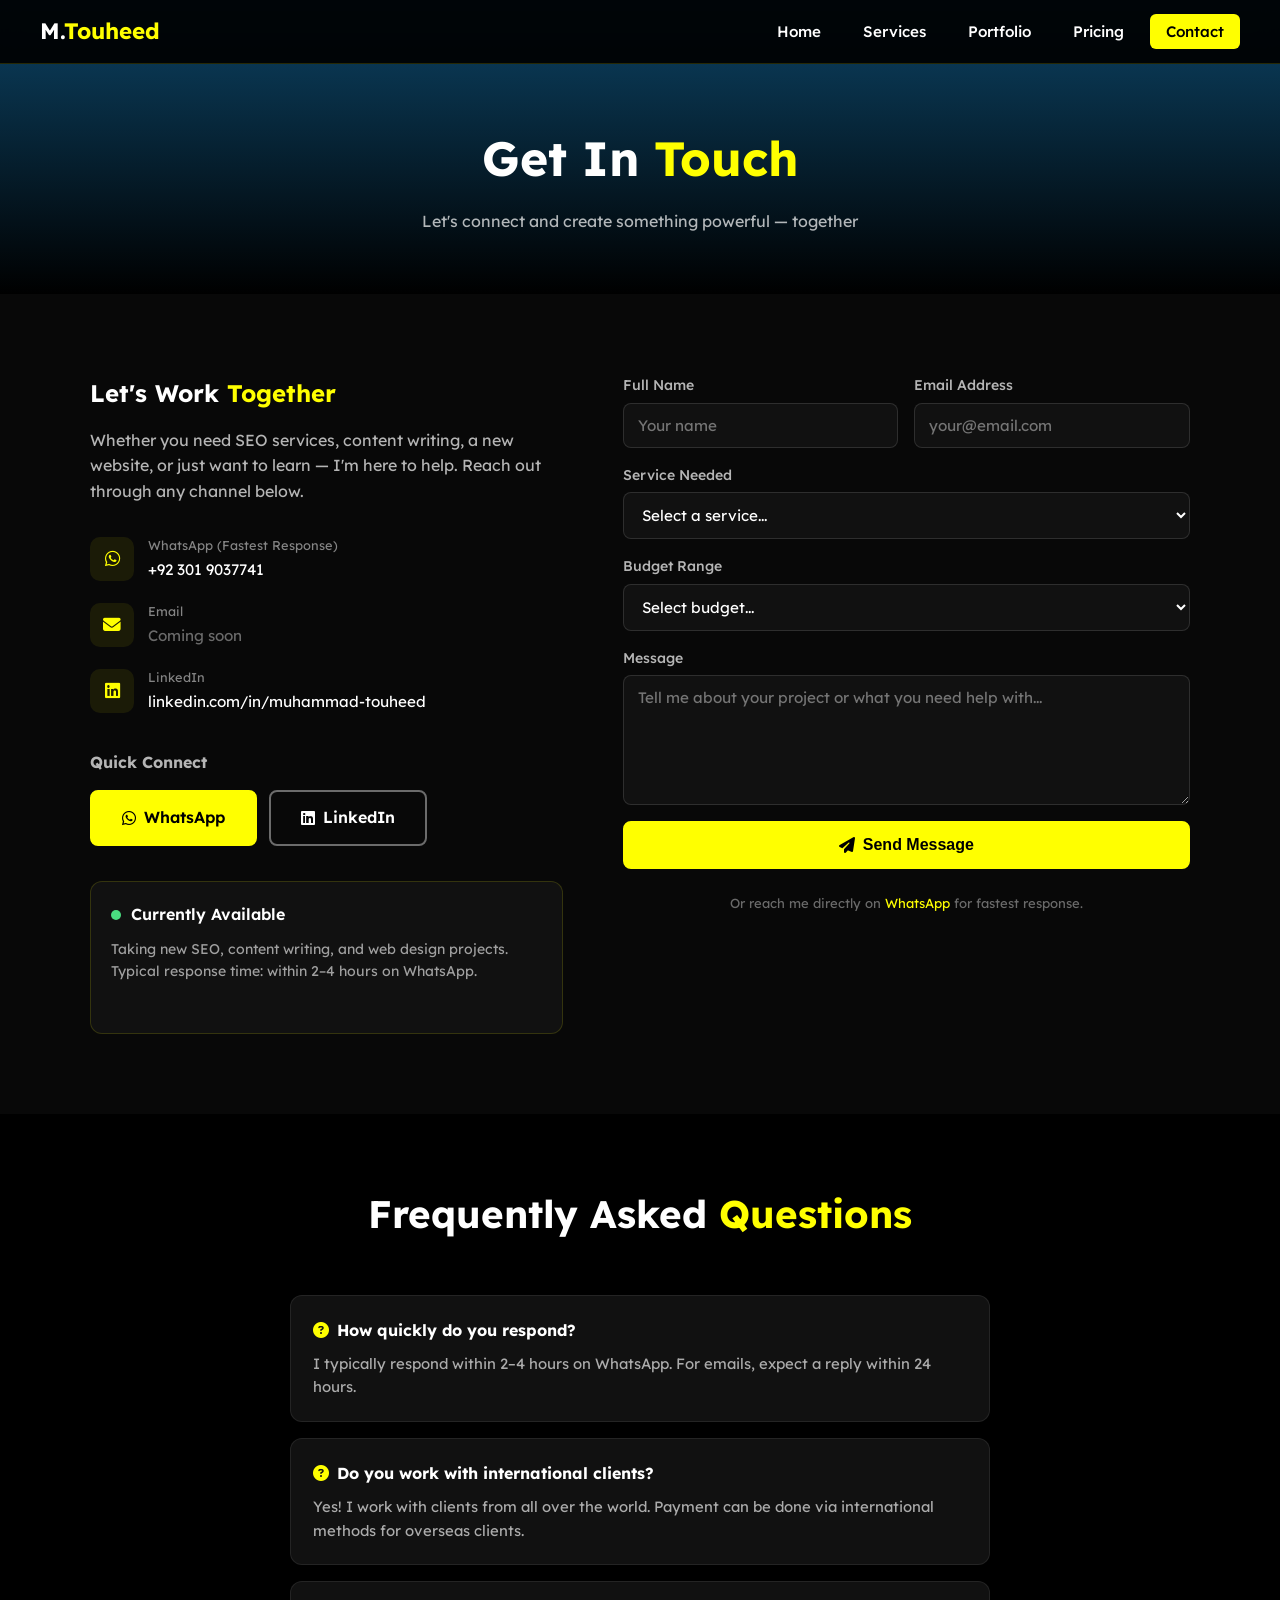
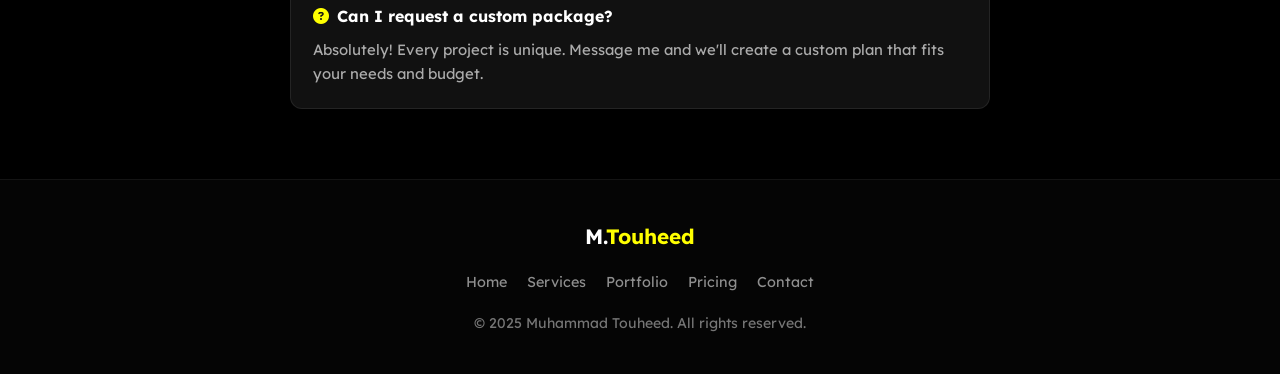
==== pages/contact.html @ a918380d "Add files via upload" ====
<!DOCTYPE html>
<html lang="en">
<head>
  <meta charset="UTF-8">
  <meta name="viewport" content="width=device-width, initial-scale=1.0">
  <meta name="description" content="Contact Muhammad Touheed - SEO Expert & WordPress Developer">
  <title>Contact | Muhammad Touheed</title>
  <link rel="stylesheet" href="../css/style.css">
  <link rel="preconnect" href="https://fonts.googleapis.com">
  <link href="https://fonts.googleapis.com/css2?family=Lexend:wght@300;400;500;600;700&display=swap" rel="stylesheet">
  <link rel="stylesheet" href="https://cdnjs.cloudflare.com/ajax/libs/font-awesome/6.5.0/css/all.min.css">
</head>
<body>

  <nav>
    <a href="../index.html" class="logo">M.<span>Touheed</span></a>
    <button class="hamburger" id="hamburger"><i class="fas fa-bars"></i></button>
    <ul id="nav-menu">
      <li><a href="../index.html">Home</a></li>
      <li><a href="services.html">Services</a></li>
      <li><a href="portfolio.html">Portfolio</a></li>
      <li><a href="pricing.html">Pricing</a></li>
      <li><a href="contact.html" class="active">Contact</a></li>
    </ul>
  </nav>

  <div class="page-hero">
    <h1>Get In <span>Touch</span></h1>
    <p>Let's connect and create something powerful — together</p>
  </div>

  <section class="contact">
    <div class="container">
      <div class="contact-grid">

        <!-- CONTACT INFO -->
        <div class="contact-info">
          <h3>Let's Work <span style="color:var(--accent);">Together</span></h3>
          <p>Whether you need SEO services, content writing, a new website, or just want to learn — I'm here to help. Reach out through any channel below.</p>

          <div class="contact-item">
            <div class="icon"><i class="fab fa-whatsapp"></i></div>
            <div>
              <div style="font-size:0.8rem; color:rgba(255,255,255,0.5); margin-bottom:2px;">WhatsApp (Fastest Response)</div>
              <a href="https://wa.me/923019037741" target="_blank">+92 301 9037741</a>
            </div>
          </div>

          <div class="contact-item">
            <div class="icon"><i class="fas fa-envelope"></i></div>
            <div>
              <div style="font-size:0.8rem; color:rgba(255,255,255,0.5); margin-bottom:2px;">Email</div>
              <span style="color:rgba(255,255,255,0.4); font-size:0.95rem;">Coming soon</span>
            </div>
          </div>

          <div class="contact-item">
            <div class="icon"><i class="fab fa-linkedin"></i></div>
            <div>
              <div style="font-size:0.8rem; color:rgba(255,255,255,0.5); margin-bottom:2px;">LinkedIn</div>
              <a href="https://www.linkedin.com/in/muhammad-touheed-7295093a2" target="_blank">linkedin.com/in/muhammad-touheed</a>
            </div>
          </div>

          <div style="margin-top:35px;">
            <h4 style="margin-bottom:15px; font-size:1rem; color:rgba(255,255,255,0.7);">Quick Connect</h4>
            <div style="display:flex; gap:12px; flex-wrap:wrap;">
              <a href="https://wa.me/923019037741" target="_blank" class="btn btn-primary">
                <i class="fab fa-whatsapp"></i> WhatsApp
              </a>
              <a href="https://www.linkedin.com/in/muhammad-touheed-7295093a2" target="_blank" class="btn btn-outline">
                <i class="fab fa-linkedin"></i> LinkedIn
              </a>
            </div>
          </div>

          <!-- AVAILABILITY -->
          <div style="margin-top:35px; background:var(--card-bg); border:1px solid rgba(255,255,0,0.15); border-radius:12px; padding:20px;">
            <div style="display:flex; align-items:center; gap:10px; margin-bottom:10px;">
              <span style="width:10px; height:10px; background:#4ade80; border-radius:50%; display:inline-block;"></span>
              <span style="font-weight:600;">Currently Available</span>
            </div>
            <p style="color:rgba(255,255,255,0.6); font-size:0.88rem;">Taking new SEO, content writing, and web design projects. Typical response time: within 2–4 hours on WhatsApp.</p>
          </div>
        </div>

        <!-- CONTACT FORM -->
        <div>
          <form class="contact-form" action="https://formspree.io/f/your-form-id" method="POST">
            <div style="display:grid; grid-template-columns:1fr 1fr; gap:16px;">
              <div class="form-group">
                <label for="name">Full Name</label>
                <input type="text" id="name" name="name" placeholder="Your name" required>
              </div>
              <div class="form-group">
                <label for="email">Email Address</label>
                <input type="email" id="email" name="email" placeholder="your@email.com" required>
              </div>
            </div>
            <div class="form-group">
              <label for="service">Service Needed</label>
              <select id="service" name="service">
                <option value="">Select a service...</option>
                <option value="seo">On-Page SEO</option>
                <option value="content">Content Writing</option>
                <option value="web">Web Designing</option>
                <option value="training">SEO Training</option>
                <option value="other">Other</option>
              </select>
            </div>
            <div class="form-group">
              <label for="budget">Budget Range</label>
              <select id="budget" name="budget">
                <option value="">Select budget...</option>
                <option>Under PKR 5,000</option>
                <option>PKR 5,000 – 15,000</option>
                <option>PKR 15,000 – 30,000</option>
                <option>$100 – $250 (USD)</option>
                <option>$250+ (USD)</option>
              </select>
            </div>
            <div class="form-group">
              <label for="message">Message</label>
              <textarea id="message" name="message" placeholder="Tell me about your project or what you need help with..." required></textarea>
            </div>
            <button type="submit" class="btn btn-primary" style="width:100%; justify-content:center; font-size:1rem;">
              <i class="fas fa-paper-plane"></i> Send Message
            </button>
            <p style="text-align:center; color:rgba(255,255,255,0.4); font-size:0.82rem; margin-top:8px;">
              Or reach me directly on <a href="https://wa.me/923019037741" target="_blank" style="color:var(--accent); text-decoration:none;">WhatsApp</a> for fastest response.
            </p>
          </form>
        </div>

      </div>
    </div>
  </section>

  <!-- FAQ -->
  <section style="padding:70px 20px; background:#000;">
    <div class="container" style="max-width:700px;">
      <div class="section-title">
        <h2>Frequently Asked <span>Questions</span></h2>
      </div>
      <div style="display:flex; flex-direction:column; gap:16px;">
        <div style="background:var(--card-bg); border:1px solid rgba(255,255,255,0.08); border-radius:12px; padding:22px;">
          <h4 style="margin-bottom:8px;"><i class="fas fa-question-circle" style="color:var(--accent); margin-right:8px;"></i>How quickly do you respond?</h4>
          <p style="color:rgba(255,255,255,0.65); font-size:0.93rem;">I typically respond within 2–4 hours on WhatsApp. For emails, expect a reply within 24 hours.</p>
        </div>
        <div style="background:var(--card-bg); border:1px solid rgba(255,255,255,0.08); border-radius:12px; padding:22px;">
          <h4 style="margin-bottom:8px;"><i class="fas fa-question-circle" style="color:var(--accent); margin-right:8px;"></i>Do you work with international clients?</h4>
          <p style="color:rgba(255,255,255,0.65); font-size:0.93rem;">Yes! I work with clients from all over the world. Payment can be done via international methods for overseas clients.</p>
        </div>
        <div style="background:var(--card-bg); border:1px solid rgba(255,255,255,0.08); border-radius:12px; padding:22px;">
          <h4 style="margin-bottom:8px;"><i class="fas fa-question-circle" style="color:var(--accent); margin-right:8px;"></i>Can I request a custom package?</h4>
          <p style="color:rgba(255,255,255,0.65); font-size:0.93rem;">Absolutely! Every project is unique. Message me and we'll create a custom plan that fits your needs and budget.</p>
        </div>
      </div>
    </div>
  </section>

  <footer>
    <div class="footer-inner">
      <div class="footer-logo">M.<span>Touheed</span></div>
      <div class="footer-links">
        <a href="../index.html">Home</a>
        <a href="services.html">Services</a>
        <a href="portfolio.html">Portfolio</a>
        <a href="pricing.html">Pricing</a>
        <a href="contact.html">Contact</a>
      </div>
      <p>&copy; 2025 Muhammad Touheed. All rights reserved.</p>
    </div>
  </footer>

  <script src="../js/main.js"></script>
</body>
</html>
---- css/style.css ----
/* ===== GLOBAL STYLES ===== */
* { margin: 0; padding: 0; box-sizing: border-box; }

:root {
  --primary: #0c4466;
  --accent: #ffff00;
  --dark: #000;
  --light: #f9f9f9;
  --text: #ffffff;
  --card-bg: #111;
}

html { scroll-behavior: smooth; }

::selection { background: var(--accent); color: #000; }

body {
  font-family: 'Lexend', 'Open Sans', Arial, sans-serif;
  background: var(--dark);
  color: var(--text);
  line-height: 1.6;
}

/* ===== NAVBAR ===== */
nav {
  position: fixed;
  top: 0; width: 100%;
  background: rgba(0,0,0,0.92);
  backdrop-filter: blur(10px);
  z-index: 1000;
  padding: 0 40px;
  display: flex;
  align-items: center;
  justify-content: space-between;
  height: 64px;
  border-bottom: 1px solid rgba(255,255,0,0.15);
}

nav .logo {
  font-size: 1.4rem;
  font-weight: 700;
  color: var(--text);
  text-decoration: none;
}

nav .logo span { color: var(--accent); }

nav ul {
  list-style: none;
  display: flex;
  gap: 10px;
}

nav ul li a {
  color: var(--text);
  text-decoration: none;
  padding: 8px 16px;
  border-radius: 6px;
  font-size: 0.95rem;
  font-weight: 500;
  transition: all 0.2s;
}

nav ul li a:hover,
nav ul li a.active {
  background: var(--accent);
  color: #000;
}

.hamburger {
  display: none;
  font-size: 1.5rem;
  cursor: pointer;
  color: var(--text);
  background: none;
  border: none;
}

/* ===== HERO SECTION ===== */
.hero {
  min-height: 100vh;
  background: #000;
  display: flex;
  align-items: center;
  justify-content: center;
  text-align: center;
  padding: 100px 20px 60px;
  position: relative;
  overflow: hidden;
}

.hero::before {
  content: '';
  position: absolute;
  inset: 0;
  background: radial-gradient(ellipse at 50% 40%, rgba(12,68,102,0.55) 0%, transparent 65%);
}

/* animated grid lines */
.hero::after {
  content: '';
  position: absolute;
  inset: 0;
  background-image:
    linear-gradient(rgba(255,255,0,0.03) 1px, transparent 1px),
    linear-gradient(90deg, rgba(255,255,0,0.03) 1px, transparent 1px);
  background-size: 60px 60px;
  z-index: 0;
}

.hero-content { position: relative; z-index: 1; max-width: 820px; }

.hero-badge {
  display: inline-flex;
  align-items: center;
  gap: 7px;
  background: rgba(255,255,0,0.08);
  border: 1px solid rgba(255,255,0,0.25);
  color: var(--accent);
  font-size: 0.82rem;
  font-weight: 600;
  padding: 6px 16px;
  border-radius: 50px;
  margin-bottom: 22px;
  letter-spacing: 0.5px;
  text-transform: uppercase;
}

.hero-badge span { width:7px; height:7px; background:#4ade80; border-radius:50%; display:inline-block; animation: pulse 2s infinite; }

@keyframes pulse {
  0%,100% { opacity:1; transform:scale(1); }
  50% { opacity:0.5; transform:scale(1.4); }
}

.hero h1 {
  font-size: clamp(2.2rem, 5.5vw, 4rem);
  font-weight: 700;
  line-height: 1.15;
  margin-bottom: 20px;
  letter-spacing: -0.5px;
}

.hero h1 span { color: var(--accent); }

.hero h1 .role {
  display: block;
  font-size: clamp(1.1rem, 2.5vw, 1.5rem);
  font-weight: 400;
  color: rgba(255,255,255,0.6);
  margin-top: 8px;
  letter-spacing: 0;
}

.hero p {
  font-size: 1.1rem;
  color: rgba(255,255,255,0.75);
  margin-bottom: 35px;
  max-width: 580px;
  margin-left: auto;
  margin-right: auto;
  line-height: 1.7;
}

.btn {
  display: inline-flex;
  align-items: center;
  gap: 8px;
  padding: 13px 30px;
  border-radius: 8px;
  font-weight: 600;
  font-size: 1rem;
  text-decoration: none;
  transition: all 0.25s;
  cursor: pointer;
  border: 2px solid transparent;
}

.btn-primary {
  background: var(--accent);
  color: #000;
  border-color: var(--accent);
}

.btn-primary:hover {
  background: transparent;
  color: var(--accent);
}

.btn-outline {
  background: transparent;
  color: var(--text);
  border-color: rgba(255,255,255,0.4);
}

.btn-outline:hover {
  border-color: var(--accent);
  color: var(--accent);
}

.hero-btns { display: flex; gap: 15px; justify-content: center; flex-wrap: wrap; }

/* ===== STATS ROW ===== */
.stats {
  display: flex;
  justify-content: center;
  gap: 0;
  flex-wrap: wrap;
  margin-top: 55px;
  padding-top: 40px;
  border-top: 1px solid rgba(255,255,255,0.08);
}

.stat-item {
  text-align: center;
  padding: 10px 35px;
  border-right: 1px solid rgba(255,255,255,0.08);
}

.stat-item:last-child { border-right: none; }

.stat-item .number {
  font-size: 2.2rem;
  font-weight: 700;
  color: var(--accent);
  line-height: 1;
}

.stat-item .label {
  font-size: 0.8rem;
  color: rgba(255,255,255,0.5);
  margin-top: 5px;
  text-transform: uppercase;
  letter-spacing: 0.5px;
}

/* ===== SECTION STYLES ===== */
section { padding: 80px 20px; }

.container { max-width: 1100px; margin: 0 auto; }

.section-title {
  text-align: center;
  margin-bottom: 50px;
}

.section-title h2 {
  font-size: clamp(1.8rem, 3vw, 2.5rem);
  font-weight: 700;
  color: var(--text);
}

.section-title h2 span { color: var(--accent); }

.section-title p {
  color: rgba(255,255,255,0.65);
  margin-top: 10px;
  font-size: 1rem;
}

/* ===== SKILLS ===== */
.skills-section { padding: 80px 20px; background: #050505; }

.skills-grid {
  display: grid;
  grid-template-columns: 1fr 1fr;
  gap: 16px 50px;
}

.skill-item { margin-bottom: 8px; }

.skill-header {
  display: flex;
  justify-content: space-between;
  margin-bottom: 7px;
  font-size: 0.9rem;
  font-weight: 500;
}

.skill-header span:last-child { color: var(--accent); font-weight: 700; }

.skill-bar {
  height: 6px;
  background: rgba(255,255,255,0.07);
  border-radius: 10px;
  overflow: hidden;
}

.skill-fill {
  height: 100%;
  background: linear-gradient(90deg, var(--primary), var(--accent));
  border-radius: 10px;
  width: 0;
  transition: width 1.2s ease;
}

/* ===== ABOUT SECTION ===== */
.about { background: #080808; }

.about-grid {
  display: grid;
  grid-template-columns: 1fr 1.1fr;
  gap: 70px;
  align-items: center;
}

.about-img {
  position: relative;
}

.about-img::before {
  content: '';
  position: absolute;
  inset: -3px;
  border-radius: 20px;
  background: linear-gradient(135deg, var(--accent), var(--primary));
  z-index: 0;
  opacity: 0.5;
}

.about-img img {
  width: 100%;
  border-radius: 18px;
  position: relative;
  z-index: 1;
  display: block;
}

.about-text h2 { font-size: 2.2rem; margin-bottom: 20px; line-height: 1.2; }
.about-text h2 span { color: var(--accent); }
.about-text p { color: rgba(255,255,255,0.75); margin-bottom: 14px; font-size: 0.96rem; line-height: 1.75; }

.about-highlights {
  display: grid;
  grid-template-columns: 1fr 1fr;
  gap: 12px;
  margin: 22px 0;
}

.highlight-item {
  display: flex;
  align-items: center;
  gap: 10px;
  background: rgba(255,255,255,0.03);
  border: 1px solid rgba(255,255,255,0.06);
  border-radius: 10px;
  padding: 12px 14px;
  font-size: 0.88rem;
}

.highlight-item i { color: var(--accent); font-size: 1rem; flex-shrink: 0; }

.social-links { display: flex; gap: 12px; margin-top: 22px; flex-wrap: wrap; }

.social-link {
  display: flex;
  align-items: center;
  gap: 8px;
  padding: 10px 18px;
  border: 1.5px solid rgba(255,255,255,0.2);
  border-radius: 8px;
  color: var(--text);
  text-decoration: none;
  font-size: 0.9rem;
  transition: all 0.2s;
}

.social-link:hover {
  border-color: var(--accent);
  color: var(--accent);
  background: rgba(255,255,0,0.05);
}

.social-link i { font-size: 1.1rem; }
.social-link.linkedin i { color: #0a66c2; }
.social-link.whatsapp i { color: #25d366; }
.social-link.email i { color: #ea4335; }
.social-link:hover i { color: var(--accent) !important; }

/* ===== CTA STRIP ===== */
.cta-strip {
  background: linear-gradient(90deg, #0c4466 0%, #1a6490 50%, #0c4466 100%);
  padding: 50px 20px;
  text-align: center;
}

.cta-strip h2 { font-size: 1.8rem; margin-bottom: 10px; }
.cta-strip p { color: rgba(255,255,255,0.75); margin-bottom: 25px; }

/* ===== SERVICES SECTION ===== */
.services-grid {
  display: grid;
  grid-template-columns: repeat(auto-fit, minmax(280px, 1fr));
  gap: 25px;
}

.service-card {
  background: var(--card-bg);
  border: 1px solid rgba(255,255,255,0.08);
  border-radius: 14px;
  padding: 35px 28px;
  transition: all 0.3s;
  position: relative;
  overflow: hidden;
}

.service-card::before {
  content: '';
  position: absolute;
  top: 0; left: 0; right: 0;
  height: 3px;
  background: var(--accent);
  transform: scaleX(0);
  transition: transform 0.3s;
}

.service-card:hover::before { transform: scaleX(1); }
.service-card:hover { border-color: rgba(255,255,0,0.2); transform: translateY(-4px); }

.service-icon {
  width: 56px; height: 56px;
  background: rgba(255,255,0,0.1);
  border-radius: 12px;
  display: flex;
  align-items: center;
  justify-content: center;
  font-size: 1.5rem;
  color: var(--accent);
  margin-bottom: 20px;
}

.service-card h3 { font-size: 1.2rem; margin-bottom: 12px; color: var(--accent); }
.service-card p { color: rgba(255,255,255,0.7); font-size: 0.93rem; }

/* ===== PORTFOLIO/PROJECTS ===== */
.portfolio-filters {
  display: flex;
  justify-content: center;
  gap: 10px;
  flex-wrap: wrap;
  margin-bottom: 40px;
}

.filter-btn {
  padding: 8px 22px;
  border-radius: 50px;
  border: 1.5px solid rgba(255,255,255,0.15);
  background: transparent;
  color: rgba(255,255,255,0.65);
  font-size: 0.88rem;
  font-weight: 500;
  cursor: pointer;
  transition: all 0.2s;
  font-family: inherit;
}

.filter-btn:hover,
.filter-btn.active {
  background: var(--accent);
  border-color: var(--accent);
  color: #000;
  font-weight: 700;
}

.projects-grid {
  display: grid;
  grid-template-columns: repeat(auto-fit, minmax(310px, 1fr));
  gap: 25px;
}

.project-card {
  background: var(--card-bg);
  border: 1px solid rgba(255,255,255,0.07);
  border-radius: 16px;
  overflow: hidden;
  transition: all 0.3s;
  display: flex;
  flex-direction: column;
}

.project-card:hover {
  border-color: rgba(255,255,0,0.3);
  transform: translateY(-6px);
  box-shadow: 0 20px 40px rgba(0,0,0,0.4);
}

.project-thumb {
  position: relative;
  overflow: hidden;
  height: 200px;
  background: #1a1a2e;
}

.project-thumb img {
  width: 100%;
  height: 100%;
  object-fit: cover;
  transition: transform 0.4s;
}

.project-card:hover .project-thumb img { transform: scale(1.05); }

.project-thumb .overlay {
  position: absolute;
  inset: 0;
  background: rgba(0,0,0,0.6);
  display: flex;
  align-items: center;
  justify-content: center;
  opacity: 0;
  transition: opacity 0.3s;
}

.project-card:hover .overlay { opacity: 1; }

.overlay a {
  color: #000;
  background: var(--accent);
  padding: 10px 22px;
  border-radius: 8px;
  font-weight: 700;
  text-decoration: none;
  font-size: 0.9rem;
  display: flex;
  align-items: center;
  gap: 7px;
}

.project-info { padding: 22px; flex: 1; display: flex; flex-direction: column; }

.project-info .tag {
  display: inline-flex;
  align-items: center;
  gap: 5px;
  background: rgba(255,255,0,0.08);
  color: var(--accent);
  font-size: 0.72rem;
  font-weight: 700;
  padding: 4px 12px;
  border-radius: 20px;
  margin-bottom: 12px;
  letter-spacing: 0.5px;
  text-transform: uppercase;
  width: fit-content;
}

.project-info h3 { font-size: 1.05rem; margin-bottom: 8px; line-height: 1.4; }
.project-info p { color: rgba(255,255,255,0.6); font-size: 0.88rem; margin-bottom: 16px; flex: 1; line-height: 1.6; }

.project-link {
  display: inline-flex;
  align-items: center;
  gap: 6px;
  color: var(--accent);
  text-decoration: none;
  font-size: 0.88rem;
  font-weight: 600;
  transition: gap 0.2s;
  margin-top: auto;
}

.project-link:hover { gap: 10px; }

/* ===== PRICING SECTION ===== */
.pricing-grid {
  display: grid;
  grid-template-columns: repeat(auto-fit, minmax(280px, 1fr));
  gap: 25px;
  max-width: 1000px;
  margin: 0 auto;
}

.pricing-card {
  background: var(--card-bg);
  border: 1px solid rgba(255,255,255,0.1);
  border-radius: 16px;
  padding: 35px 28px;
  position: relative;
  transition: all 0.3s;
}

.pricing-card.featured {
  border-color: var(--accent);
  background: #0c1a22;
}

.featured-badge {
  position: absolute;
  top: -14px;
  left: 50%;
  transform: translateX(-50%);
  background: var(--accent);
  color: #000;
  font-size: 0.75rem;
  font-weight: 700;
  padding: 4px 16px;
  border-radius: 20px;
  white-space: nowrap;
  text-transform: uppercase;
  letter-spacing: 0.5px;
}

.pricing-card:hover { transform: translateY(-5px); }

.pricing-card .plan-name { font-size: 0.85rem; font-weight: 600; color: var(--accent); text-transform: uppercase; letter-spacing: 1px; margin-bottom: 10px; }
.pricing-card .price { font-size: 2.2rem; font-weight: 700; margin-bottom: 5px; }
.pricing-card .price span { font-size: 1rem; font-weight: 400; color: rgba(255,255,255,0.6); }
.pricing-card .desc { color: rgba(255,255,255,0.6); font-size: 0.9rem; margin-bottom: 25px; }

.pricing-features { list-style: none; margin-bottom: 28px; }
.pricing-features li {
  display: flex;
  align-items: flex-start;
  gap: 10px;
  padding: 7px 0;
  color: rgba(255,255,255,0.8);
  font-size: 0.92rem;
  border-bottom: 1px solid rgba(255,255,255,0.05);
}

.pricing-features li i { color: #4ade80; font-size: 0.85rem; margin-top: 3px; flex-shrink: 0; }

/* ===== TESTIMONIALS ===== */
.testimonials { background: #080808; }

.testimonials-grid {
  display: grid;
  grid-template-columns: repeat(auto-fit, minmax(280px, 1fr));
  gap: 25px;
}

.testimonial-card {
  background: var(--card-bg);
  border: 1px solid rgba(255,255,255,0.08);
  border-radius: 14px;
  padding: 28px;
  position: relative;
}

.testimonial-card::before {
  content: '\201C';
  position: absolute;
  top: 15px; right: 20px;
  font-size: 4rem;
  color: rgba(255,255,0,0.15);
  font-family: Georgia, serif;
  line-height: 1;
}

.stars { color: #fbbf24; margin-bottom: 12px; font-size: 0.9rem; }
.testimonial-card p { color: rgba(255,255,255,0.75); font-size: 0.92rem; margin-bottom: 20px; font-style: italic; }
.reviewer { display: flex; align-items: center; gap: 12px; }
.reviewer-avatar {
  width: 42px; height: 42px;
  background: var(--primary);
  border-radius: 50%;
  display: flex;
  align-items: center;
  justify-content: center;
  font-weight: 700;
  font-size: 1rem;
  color: var(--accent);
}

.reviewer-name { font-weight: 600; font-size: 0.95rem; }
.reviewer-title { font-size: 0.8rem; color: rgba(255,255,255,0.5); }

/* ===== CONTACT SECTION ===== */
.contact { background: #080808; }

.contact-grid {
  display: grid;
  grid-template-columns: 1fr 1.2fr;
  gap: 60px;
  align-items: start;
}

.contact-info h3 { font-size: 1.5rem; margin-bottom: 15px; }
.contact-info p { color: rgba(255,255,255,0.7); margin-bottom: 30px; }

.contact-item {
  display: flex;
  align-items: center;
  gap: 14px;
  margin-bottom: 18px;
}

.contact-item .icon {
  width: 44px; height: 44px;
  background: rgba(255,255,0,0.08);
  border-radius: 10px;
  display: flex;
  align-items: center;
  justify-content: center;
  font-size: 1.1rem;
  color: var(--accent);
  flex-shrink: 0;
}

.contact-item a { color: var(--text); text-decoration: none; font-size: 0.95rem; }
.contact-item a:hover { color: var(--accent); }

.contact-form { display: flex; flex-direction: column; gap: 16px; }

.form-group { display: flex; flex-direction: column; gap: 6px; }
.form-group label { font-size: 0.88rem; color: rgba(255,255,255,0.7); font-weight: 500; }

.form-group input,
.form-group textarea,
.form-group select {
  background: #111;
  border: 1.5px solid rgba(255,255,255,0.12);
  border-radius: 8px;
  padding: 12px 14px;
  color: var(--text);
  font-family: inherit;
  font-size: 0.95rem;
  transition: border-color 0.2s;
  resize: vertical;
}

.form-group input:focus,
.form-group textarea:focus,
.form-group select:focus {
  outline: none;
  border-color: var(--accent);
}

.form-group textarea { min-height: 130px; }

/* ===== FOOTER ===== */
footer {
  background: #050505;
  border-top: 1px solid rgba(255,255,255,0.06);
  padding: 40px 20px;
  text-align: center;
}

footer .footer-inner { max-width: 800px; margin: 0 auto; }
footer .footer-logo { font-size: 1.3rem; font-weight: 700; margin-bottom: 8px; }
footer .footer-logo span { color: var(--accent); }
footer p { color: rgba(255,255,255,0.45); font-size: 0.88rem; margin-top: 6px; }

footer .footer-links {
  display: flex;
  justify-content: center;
  gap: 20px;
  flex-wrap: wrap;
  margin: 18px 0;
}

footer .footer-links a {
  color: rgba(255,255,255,0.55);
  text-decoration: none;
  font-size: 0.9rem;
  transition: color 0.2s;
}

footer .footer-links a:hover { color: var(--accent); }

/* ===== PAGE HERO ===== */
.page-hero {
  padding: 120px 20px 60px;
  text-align: center;
  background: linear-gradient(180deg, #0c4466 0%, #000 100%);
}

.page-hero h1 { font-size: clamp(2rem, 4vw, 3rem); font-weight: 700; }
.page-hero h1 span { color: var(--accent); }
.page-hero p { color: rgba(255,255,255,0.7); margin-top: 12px; font-size: 1rem; }

/* ===== MOBILE ===== */
@media (max-width: 768px) {
  nav ul { display: none; flex-direction: column; position: absolute; top: 64px; left: 0; right: 0; background: rgba(0,0,0,0.97); padding: 20px; gap: 5px; border-top: 1px solid rgba(255,255,255,0.06); }
  nav ul.open { display: flex; }
  .hamburger { display: block; }
  .about-grid, .contact-grid { grid-template-columns: 1fr; gap: 40px; }
  .about-highlights { grid-template-columns: 1fr; }
  .skills-grid { grid-template-columns: 1fr; }
  .stats { gap: 0; }
  .stat-item { padding: 10px 20px; border-right: none; border-bottom: 1px solid rgba(255,255,255,0.06); }
  .stat-item:last-child { border-bottom: none; }
  nav { padding: 0 20px; }
}
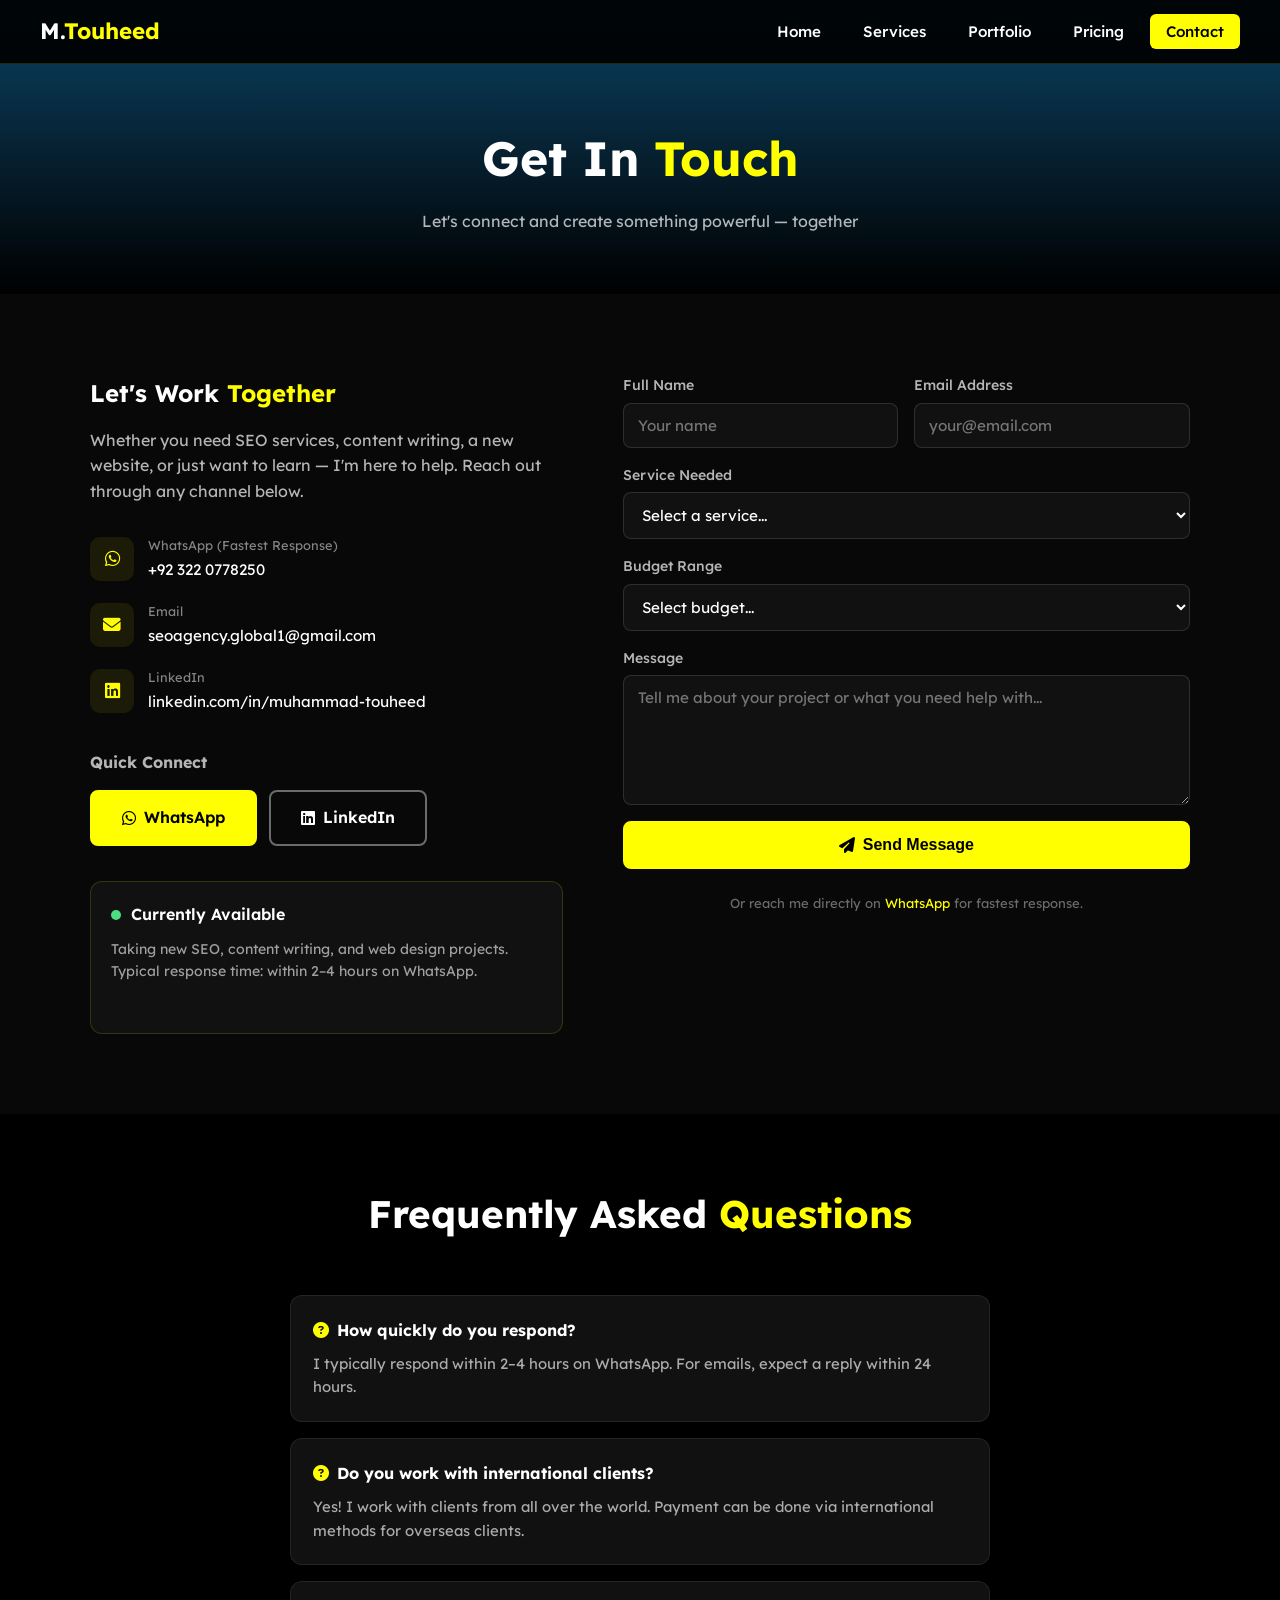
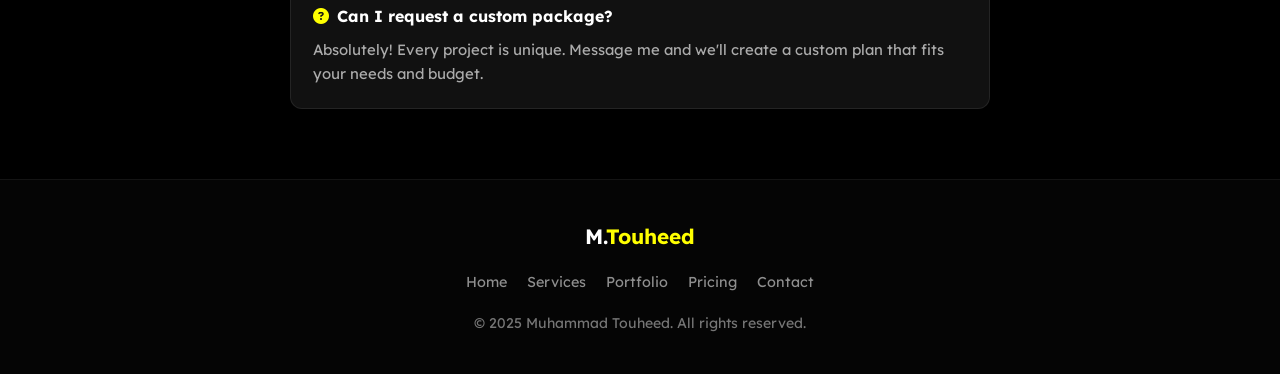
==== commit 83d9d7b0: "Add files via upload" ====
--- a/pages/contact.html
+++ b/pages/contact.html
@@ -1,178 +1,178 @@
-<!DOCTYPE html>
-<html lang="en">
-<head>
-  <meta charset="UTF-8">
-  <meta name="viewport" content="width=device-width, initial-scale=1.0">
-  <meta name="description" content="Contact Muhammad Touheed - SEO Expert & WordPress Developer">
-  <title>Contact | Muhammad Touheed</title>
-  <link rel="stylesheet" href="../css/style.css">
-  <link rel="preconnect" href="https://fonts.googleapis.com">
-  <link href="https://fonts.googleapis.com/css2?family=Lexend:wght@300;400;500;600;700&display=swap" rel="stylesheet">
-  <link rel="stylesheet" href="https://cdnjs.cloudflare.com/ajax/libs/font-awesome/6.5.0/css/all.min.css">
-</head>
-<body>
-
-  <nav>
-    <a href="../index.html" class="logo">M.<span>Touheed</span></a>
-    <button class="hamburger" id="hamburger"><i class="fas fa-bars"></i></button>
-    <ul id="nav-menu">
-      <li><a href="../index.html">Home</a></li>
-      <li><a href="services.html">Services</a></li>
-      <li><a href="portfolio.html">Portfolio</a></li>
-      <li><a href="pricing.html">Pricing</a></li>
-      <li><a href="contact.html" class="active">Contact</a></li>
-    </ul>
-  </nav>
-
-  <div class="page-hero">
-    <h1>Get In <span>Touch</span></h1>
-    <p>Let's connect and create something powerful — together</p>
-  </div>
-
-  <section class="contact">
-    <div class="container">
-      <div class="contact-grid">
-
-        <!-- CONTACT INFO -->
-        <div class="contact-info">
-          <h3>Let's Work <span style="color:var(--accent);">Together</span></h3>
-          <p>Whether you need SEO services, content writing, a new website, or just want to learn — I'm here to help. Reach out through any channel below.</p>
-
-          <div class="contact-item">
-            <div class="icon"><i class="fab fa-whatsapp"></i></div>
-            <div>
-              <div style="font-size:0.8rem; color:rgba(255,255,255,0.5); margin-bottom:2px;">WhatsApp (Fastest Response)</div>
-              <a href="https://wa.me/923019037741" target="_blank">+92 301 9037741</a>
-            </div>
-          </div>
-
-          <div class="contact-item">
-            <div class="icon"><i class="fas fa-envelope"></i></div>
-            <div>
-              <div style="font-size:0.8rem; color:rgba(255,255,255,0.5); margin-bottom:2px;">Email</div>
-              <span style="color:rgba(255,255,255,0.4); font-size:0.95rem;">Coming soon</span>
-            </div>
-          </div>
-
-          <div class="contact-item">
-            <div class="icon"><i class="fab fa-linkedin"></i></div>
-            <div>
-              <div style="font-size:0.8rem; color:rgba(255,255,255,0.5); margin-bottom:2px;">LinkedIn</div>
-              <a href="https://www.linkedin.com/in/muhammad-touheed-7295093a2" target="_blank">linkedin.com/in/muhammad-touheed</a>
-            </div>
-          </div>
-
-          <div style="margin-top:35px;">
-            <h4 style="margin-bottom:15px; font-size:1rem; color:rgba(255,255,255,0.7);">Quick Connect</h4>
-            <div style="display:flex; gap:12px; flex-wrap:wrap;">
-              <a href="https://wa.me/923019037741" target="_blank" class="btn btn-primary">
-                <i class="fab fa-whatsapp"></i> WhatsApp
-              </a>
-              <a href="https://www.linkedin.com/in/muhammad-touheed-7295093a2" target="_blank" class="btn btn-outline">
-                <i class="fab fa-linkedin"></i> LinkedIn
-              </a>
-            </div>
-          </div>
-
-          <!-- AVAILABILITY -->
-          <div style="margin-top:35px; background:var(--card-bg); border:1px solid rgba(255,255,0,0.15); border-radius:12px; padding:20px;">
-            <div style="display:flex; align-items:center; gap:10px; margin-bottom:10px;">
-              <span style="width:10px; height:10px; background:#4ade80; border-radius:50%; display:inline-block;"></span>
-              <span style="font-weight:600;">Currently Available</span>
-            </div>
-            <p style="color:rgba(255,255,255,0.6); font-size:0.88rem;">Taking new SEO, content writing, and web design projects. Typical response time: within 2–4 hours on WhatsApp.</p>
-          </div>
-        </div>
-
-        <!-- CONTACT FORM -->
-        <div>
-          <form class="contact-form" action="https://formspree.io/f/your-form-id" method="POST">
-            <div style="display:grid; grid-template-columns:1fr 1fr; gap:16px;">
-              <div class="form-group">
-                <label for="name">Full Name</label>
-                <input type="text" id="name" name="name" placeholder="Your name" required>
-              </div>
-              <div class="form-group">
-                <label for="email">Email Address</label>
-                <input type="email" id="email" name="email" placeholder="your@email.com" required>
-              </div>
-            </div>
-            <div class="form-group">
-              <label for="service">Service Needed</label>
-              <select id="service" name="service">
-                <option value="">Select a service...</option>
-                <option value="seo">On-Page SEO</option>
-                <option value="content">Content Writing</option>
-                <option value="web">Web Designing</option>
-                <option value="training">SEO Training</option>
-                <option value="other">Other</option>
-              </select>
-            </div>
-            <div class="form-group">
-              <label for="budget">Budget Range</label>
-              <select id="budget" name="budget">
-                <option value="">Select budget...</option>
-                <option>Under PKR 5,000</option>
-                <option>PKR 5,000 – 15,000</option>
-                <option>PKR 15,000 – 30,000</option>
-                <option>$100 – $250 (USD)</option>
-                <option>$250+ (USD)</option>
-              </select>
-            </div>
-            <div class="form-group">
-              <label for="message">Message</label>
-              <textarea id="message" name="message" placeholder="Tell me about your project or what you need help with..." required></textarea>
-            </div>
-            <button type="submit" class="btn btn-primary" style="width:100%; justify-content:center; font-size:1rem;">
-              <i class="fas fa-paper-plane"></i> Send Message
-            </button>
-            <p style="text-align:center; color:rgba(255,255,255,0.4); font-size:0.82rem; margin-top:8px;">
-              Or reach me directly on <a href="https://wa.me/923019037741" target="_blank" style="color:var(--accent); text-decoration:none;">WhatsApp</a> for fastest response.
-            </p>
-          </form>
-        </div>
-
-      </div>
-    </div>
-  </section>
-
-  <!-- FAQ -->
-  <section style="padding:70px 20px; background:#000;">
-    <div class="container" style="max-width:700px;">
-      <div class="section-title">
-        <h2>Frequently Asked <span>Questions</span></h2>
-      </div>
-      <div style="display:flex; flex-direction:column; gap:16px;">
-        <div style="background:var(--card-bg); border:1px solid rgba(255,255,255,0.08); border-radius:12px; padding:22px;">
-          <h4 style="margin-bottom:8px;"><i class="fas fa-question-circle" style="color:var(--accent); margin-right:8px;"></i>How quickly do you respond?</h4>
-          <p style="color:rgba(255,255,255,0.65); font-size:0.93rem;">I typically respond within 2–4 hours on WhatsApp. For emails, expect a reply within 24 hours.</p>
-        </div>
-        <div style="background:var(--card-bg); border:1px solid rgba(255,255,255,0.08); border-radius:12px; padding:22px;">
-          <h4 style="margin-bottom:8px;"><i class="fas fa-question-circle" style="color:var(--accent); margin-right:8px;"></i>Do you work with international clients?</h4>
-          <p style="color:rgba(255,255,255,0.65); font-size:0.93rem;">Yes! I work with clients from all over the world. Payment can be done via international methods for overseas clients.</p>
-        </div>
-        <div style="background:var(--card-bg); border:1px solid rgba(255,255,255,0.08); border-radius:12px; padding:22px;">
-          <h4 style="margin-bottom:8px;"><i class="fas fa-question-circle" style="color:var(--accent); margin-right:8px;"></i>Can I request a custom package?</h4>
-          <p style="color:rgba(255,255,255,0.65); font-size:0.93rem;">Absolutely! Every project is unique. Message me and we'll create a custom plan that fits your needs and budget.</p>
-        </div>
-      </div>
-    </div>
-  </section>
-
-  <footer>
-    <div class="footer-inner">
-      <div class="footer-logo">M.<span>Touheed</span></div>
-      <div class="footer-links">
-        <a href="../index.html">Home</a>
-        <a href="services.html">Services</a>
-        <a href="portfolio.html">Portfolio</a>
-        <a href="pricing.html">Pricing</a>
-        <a href="contact.html">Contact</a>
-      </div>
-      <p>&copy; 2025 Muhammad Touheed. All rights reserved.</p>
-    </div>
-  </footer>
-
-  <script src="../js/main.js"></script>
-</body>
-</html>
+<!DOCTYPE html>
+<html lang="en">
+<head>
+  <meta charset="UTF-8">
+  <meta name="viewport" content="width=device-width, initial-scale=1.0">
+  <meta name="description" content="Contact Muhammad Touheed - SEO Expert & WordPress Developer">
+  <title>Contact | Muhammad Touheed</title>
+  <link rel="stylesheet" href="../css/style.css">
+  <link rel="preconnect" href="https://fonts.googleapis.com">
+  <link href="https://fonts.googleapis.com/css2?family=Lexend:wght@300;400;500;600;700&display=swap" rel="stylesheet">
+  <link rel="stylesheet" href="https://cdnjs.cloudflare.com/ajax/libs/font-awesome/6.5.0/css/all.min.css">
+</head>
+<body>
+
+  <nav>
+    <a href="../index.html" class="logo">M.<span>Touheed</span></a>
+    <button class="hamburger" id="hamburger"><i class="fas fa-bars"></i></button>
+    <ul id="nav-menu">
+      <li><a href="../index.html">Home</a></li>
+      <li><a href="services.html">Services</a></li>
+      <li><a href="portfolio.html">Portfolio</a></li>
+      <li><a href="pricing.html">Pricing</a></li>
+      <li><a href="contact.html" class="active">Contact</a></li>
+    </ul>
+  </nav>
+
+  <div class="page-hero">
+    <h1>Get In <span>Touch</span></h1>
+    <p>Let's connect and create something powerful — together</p>
+  </div>
+
+  <section class="contact">
+    <div class="container">
+      <div class="contact-grid">
+
+        <!-- CONTACT INFO -->
+        <div class="contact-info">
+          <h3>Let's Work <span style="color:var(--accent);">Together</span></h3>
+          <p>Whether you need SEO services, content writing, a new website, or just want to learn — I'm here to help. Reach out through any channel below.</p>
+
+          <div class="contact-item">
+            <div class="icon"><i class="fab fa-whatsapp"></i></div>
+            <div>
+              <div style="font-size:0.8rem; color:rgba(255,255,255,0.5); margin-bottom:2px;">WhatsApp (Fastest Response)</div>
+              <a href="https://wa.me/923220778250" target="_blank">+92 322 0778250</a>
+            </div>
+          </div>
+
+          <div class="contact-item">
+            <div class="icon"><i class="fas fa-envelope"></i></div>
+            <div>
+              <div style="font-size:0.8rem; color:rgba(255,255,255,0.5); margin-bottom:2px;">Email</div>
+              <a href="mailto:seoagency.global1@gmail.com">seoagency.global1@gmail.com</a>
+            </div>
+          </div>
+
+          <div class="contact-item">
+            <div class="icon"><i class="fab fa-linkedin"></i></div>
+            <div>
+              <div style="font-size:0.8rem; color:rgba(255,255,255,0.5); margin-bottom:2px;">LinkedIn</div>
+              <a href="https://www.linkedin.com/in/muhammad-touheed-7295093a2" target="_blank">linkedin.com/in/muhammad-touheed</a>
+            </div>
+          </div>
+
+          <div style="margin-top:35px;">
+            <h4 style="margin-bottom:15px; font-size:1rem; color:rgba(255,255,255,0.7);">Quick Connect</h4>
+            <div style="display:flex; gap:12px; flex-wrap:wrap;">
+              <a href="https://wa.me/923220778250" target="_blank" class="btn btn-primary">
+                <i class="fab fa-whatsapp"></i> WhatsApp
+              </a>
+              <a href="https://www.linkedin.com/in/muhammad-touheed-7295093a2" target="_blank" class="btn btn-outline">
+                <i class="fab fa-linkedin"></i> LinkedIn
+              </a>
+            </div>
+          </div>
+
+          <!-- AVAILABILITY -->
+          <div style="margin-top:35px; background:var(--card-bg); border:1px solid rgba(255,255,0,0.15); border-radius:12px; padding:20px;">
+            <div style="display:flex; align-items:center; gap:10px; margin-bottom:10px;">
+              <span style="width:10px; height:10px; background:#4ade80; border-radius:50%; display:inline-block;"></span>
+              <span style="font-weight:600;">Currently Available</span>
+            </div>
+            <p style="color:rgba(255,255,255,0.6); font-size:0.88rem;">Taking new SEO, content writing, and web design projects. Typical response time: within 2–4 hours on WhatsApp.</p>
+          </div>
+        </div>
+
+        <!-- CONTACT FORM -->
+        <div>
+          <form class="contact-form" action="https://formspree.io/f/your-form-id" method="POST">
+            <div style="display:grid; grid-template-columns:1fr 1fr; gap:16px;">
+              <div class="form-group">
+                <label for="name">Full Name</label>
+                <input type="text" id="name" name="name" placeholder="Your name" required>
+              </div>
+              <div class="form-group">
+                <label for="email">Email Address</label>
+                <input type="email" id="email" name="email" placeholder="your@email.com" required>
+              </div>
+            </div>
+            <div class="form-group">
+              <label for="service">Service Needed</label>
+              <select id="service" name="service">
+                <option value="">Select a service...</option>
+                <option value="seo">On-Page SEO</option>
+                <option value="content">Content Writing</option>
+                <option value="web">Web Designing</option>
+                <option value="training">SEO Training</option>
+                <option value="other">Other</option>
+              </select>
+            </div>
+            <div class="form-group">
+              <label for="budget">Budget Range</label>
+              <select id="budget" name="budget">
+                <option value="">Select budget...</option>
+                <option>Under PKR 5,000</option>
+                <option>PKR 5,000 – 15,000</option>
+                <option>PKR 15,000 – 30,000</option>
+                <option>$100 – $250 (USD)</option>
+                <option>$250+ (USD)</option>
+              </select>
+            </div>
+            <div class="form-group">
+              <label for="message">Message</label>
+              <textarea id="message" name="message" placeholder="Tell me about your project or what you need help with..." required></textarea>
+            </div>
+            <button type="submit" class="btn btn-primary" style="width:100%; justify-content:center; font-size:1rem;">
+              <i class="fas fa-paper-plane"></i> Send Message
+            </button>
+            <p style="text-align:center; color:rgba(255,255,255,0.4); font-size:0.82rem; margin-top:8px;">
+              Or reach me directly on <a href="https://wa.me/923220778250" target="_blank" style="color:var(--accent); text-decoration:none;">WhatsApp</a> for fastest response.
+            </p>
+          </form>
+        </div>
+
+      </div>
+    </div>
+  </section>
+
+  <!-- FAQ -->
+  <section style="padding:70px 20px; background:#000;">
+    <div class="container" style="max-width:700px;">
+      <div class="section-title">
+        <h2>Frequently Asked <span>Questions</span></h2>
+      </div>
+      <div style="display:flex; flex-direction:column; gap:16px;">
+        <div style="background:var(--card-bg); border:1px solid rgba(255,255,255,0.08); border-radius:12px; padding:22px;">
+          <h4 style="margin-bottom:8px;"><i class="fas fa-question-circle" style="color:var(--accent); margin-right:8px;"></i>How quickly do you respond?</h4>
+          <p style="color:rgba(255,255,255,0.65); font-size:0.93rem;">I typically respond within 2–4 hours on WhatsApp. For emails, expect a reply within 24 hours.</p>
+        </div>
+        <div style="background:var(--card-bg); border:1px solid rgba(255,255,255,0.08); border-radius:12px; padding:22px;">
+          <h4 style="margin-bottom:8px;"><i class="fas fa-question-circle" style="color:var(--accent); margin-right:8px;"></i>Do you work with international clients?</h4>
+          <p style="color:rgba(255,255,255,0.65); font-size:0.93rem;">Yes! I work with clients from all over the world. Payment can be done via international methods for overseas clients.</p>
+        </div>
+        <div style="background:var(--card-bg); border:1px solid rgba(255,255,255,0.08); border-radius:12px; padding:22px;">
+          <h4 style="margin-bottom:8px;"><i class="fas fa-question-circle" style="color:var(--accent); margin-right:8px;"></i>Can I request a custom package?</h4>
+          <p style="color:rgba(255,255,255,0.65); font-size:0.93rem;">Absolutely! Every project is unique. Message me and we'll create a custom plan that fits your needs and budget.</p>
+        </div>
+      </div>
+    </div>
+  </section>
+
+  <footer>
+    <div class="footer-inner">
+      <div class="footer-logo">M.<span>Touheed</span></div>
+      <div class="footer-links">
+        <a href="../index.html">Home</a>
+        <a href="services.html">Services</a>
+        <a href="portfolio.html">Portfolio</a>
+        <a href="pricing.html">Pricing</a>
+        <a href="contact.html">Contact</a>
+      </div>
+      <p>&copy; 2025 Muhammad Touheed. All rights reserved.</p>
+    </div>
+  </footer>
+
+  <script src="../js/main.js"></script>
+</body>
+</html>
--- a/css/style.css
+++ b/css/style.css
@@ -782,3 +782,59 @@
   .stat-item:last-child { border-bottom: none; }
   nav { padding: 0 20px; }
 }
+
+/* ===== FAQ ACCORDION ===== */
+.faq-item {
+  background: var(--card-bg);
+  border: 1px solid rgba(255,255,255,0.07);
+  border-radius: 12px;
+  overflow: hidden;
+  transition: border-color 0.2s;
+}
+
+.faq-item.open {
+  border-color: rgba(255,255,0,0.25);
+}
+
+.faq-q {
+  width: 100%;
+  background: none;
+  border: none;
+  color: var(--text);
+  font-family: inherit;
+  font-size: 0.97rem;
+  font-weight: 600;
+  padding: 18px 20px;
+  display: flex;
+  justify-content: space-between;
+  align-items: center;
+  cursor: pointer;
+  text-align: left;
+  gap: 12px;
+}
+
+.faq-q i {
+  color: var(--accent);
+  font-size: 0.85rem;
+  flex-shrink: 0;
+  transition: transform 0.3s;
+}
+
+.faq-item.open .faq-q i {
+  transform: rotate(180deg);
+}
+
+.faq-a {
+  max-height: 0;
+  overflow: hidden;
+  color: rgba(255,255,255,0.65);
+  font-size: 0.92rem;
+  line-height: 1.7;
+  padding: 0 20px;
+  transition: max-height 0.35s ease, padding 0.3s;
+}
+
+.faq-item.open .faq-a {
+  max-height: 200px;
+  padding: 0 20px 18px;
+}
